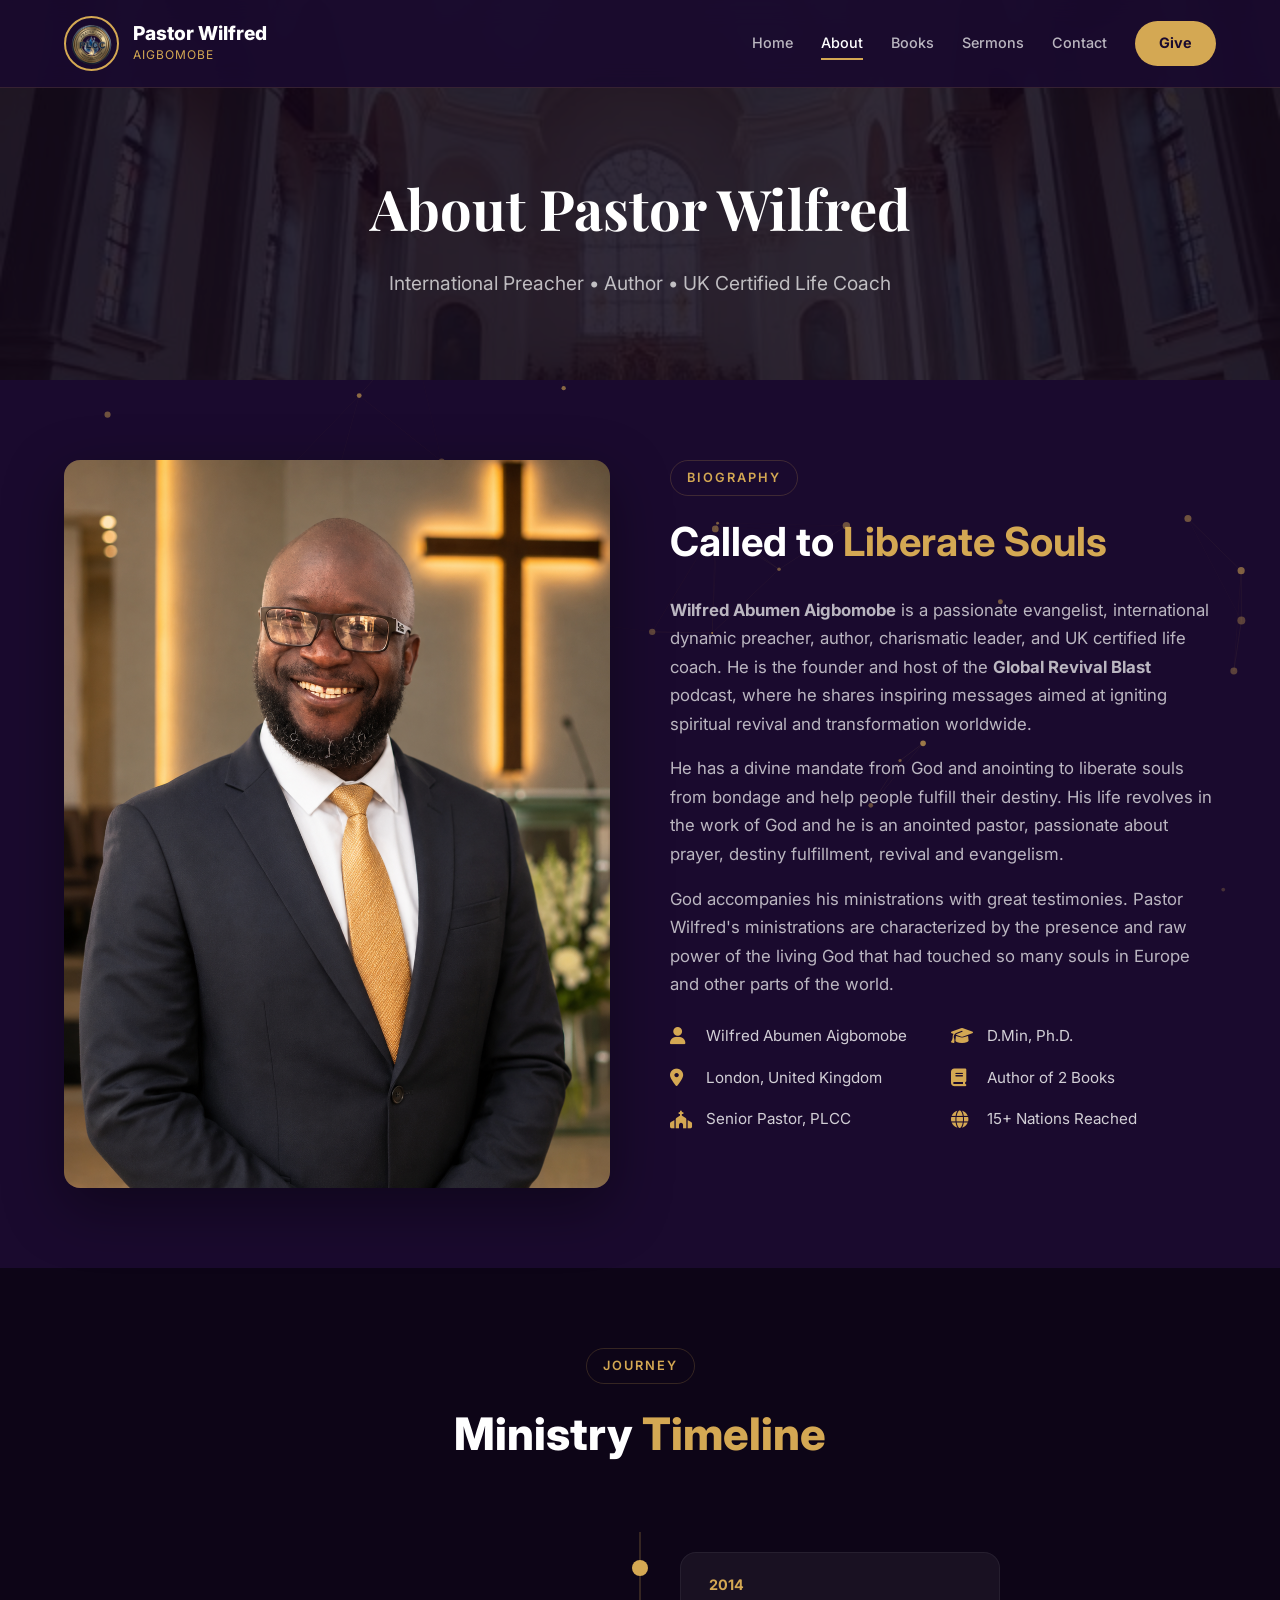
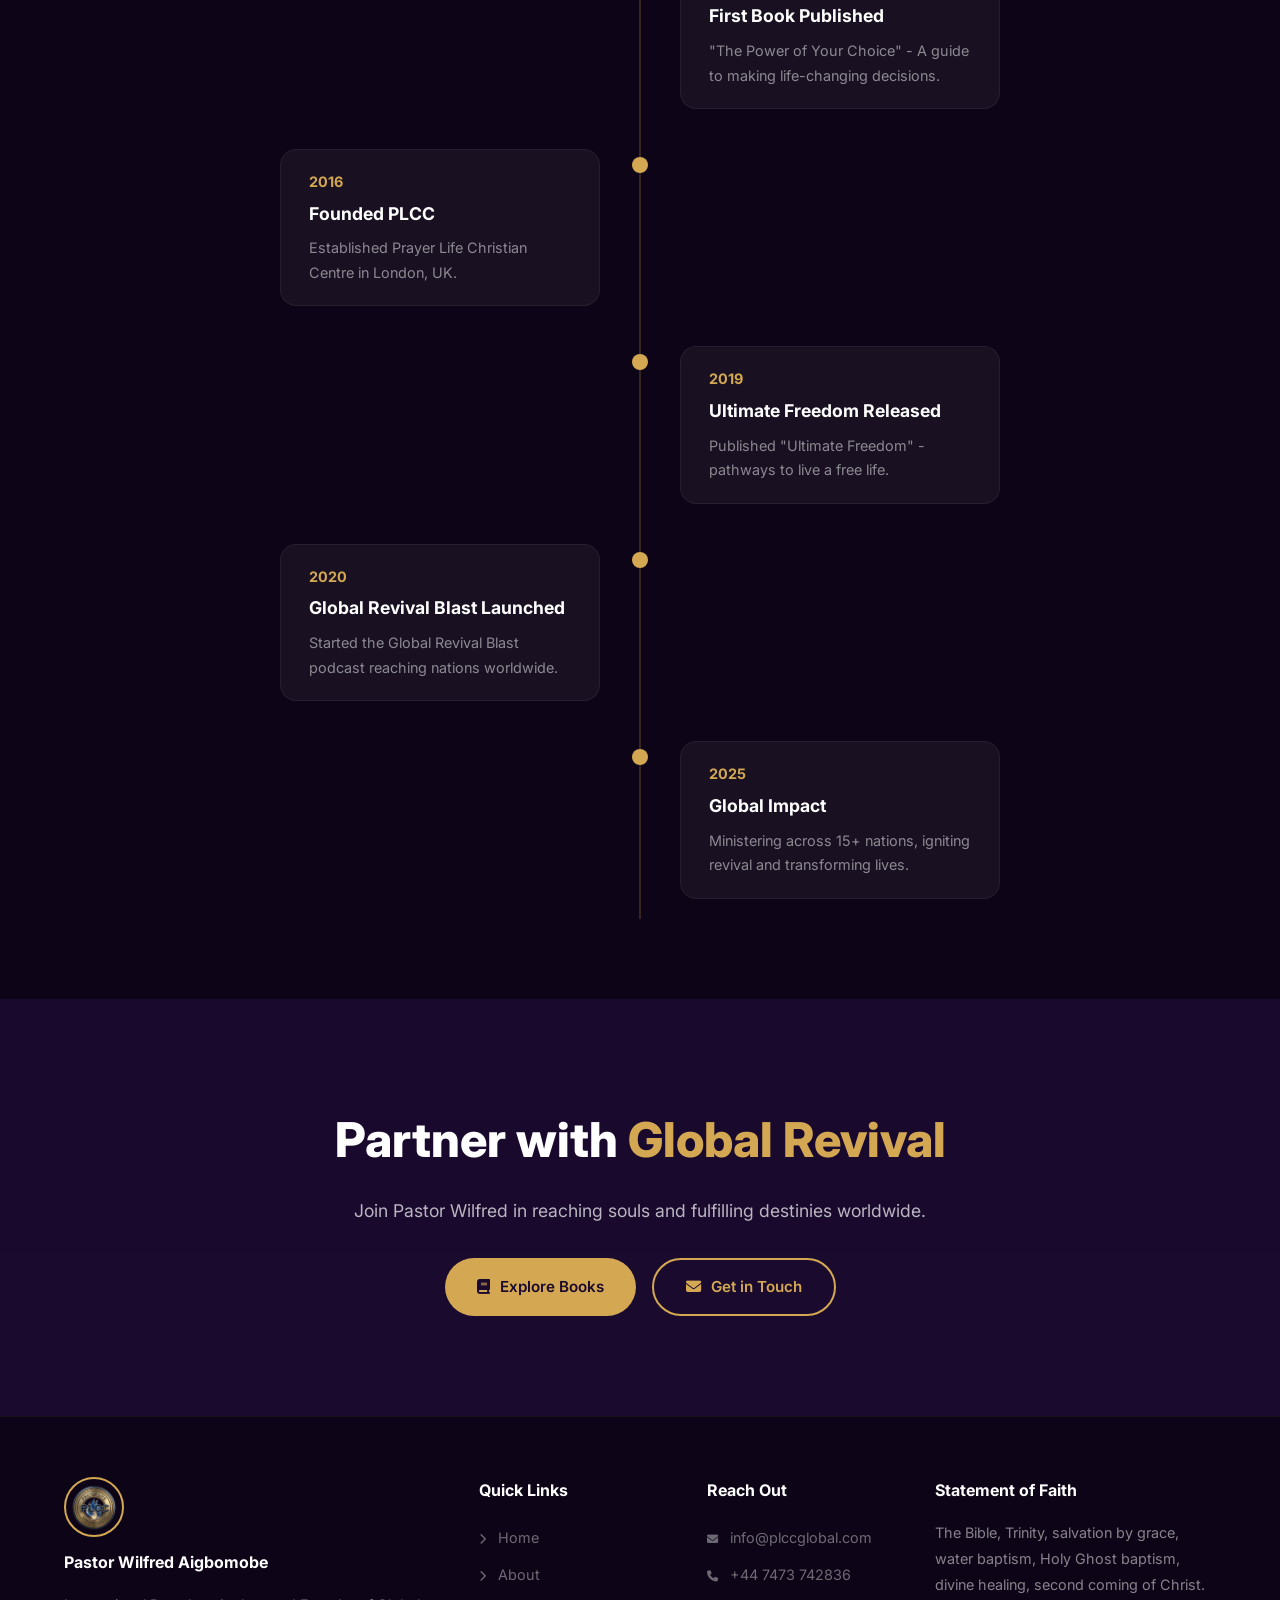
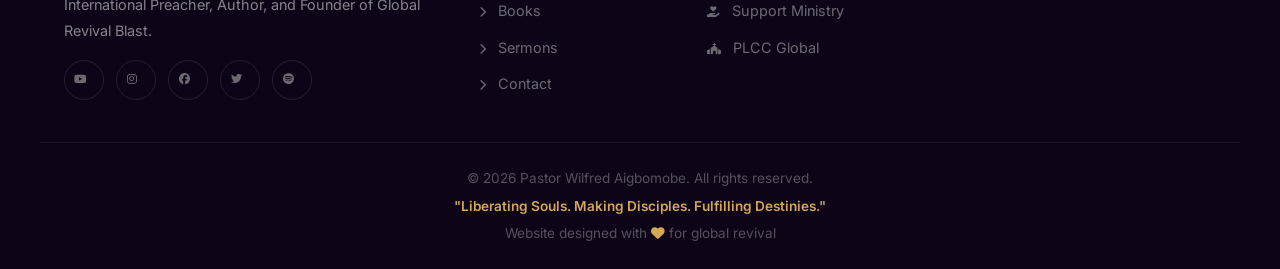
==== about.html @ 7311f671 "Initial commit: Pastor Wilfred Aigbomobe website with animations, books, sermons, and ministry pages" ====
<!DOCTYPE html>
<html lang="en">
<head>
    <meta charset="UTF-8" />
    <meta name="viewport" content="width=device-width, initial-scale=1.0" />
    <title>About Pastor Wilfred Aigbomobe | Biography</title>
    <meta name="description" content="Learn about Pastor Wilfred Aigbomobe - International Preacher, Author, UK Certified Life Coach, and Founder of Global Revival Blast." />
    <link rel="preconnect" href="https://fonts.googleapis.com" />
    <link href="https://fonts.googleapis.com/css2?family=Inter:wght@300;400;600;700;800;900&family=Playfair+Display:wght@700&display=swap" rel="stylesheet" />
    <link rel="stylesheet" href="https://cdnjs.cloudflare.com/ajax/libs/font-awesome/6.5.0/css/all.min.css" />
    <link rel="stylesheet" href="css/style.css" />
    <style>
        /* About Page Specific Styles */
        .page-hero {
            position: relative;
            padding: 160px 0 80px;
            background-size: cover;
            background-position: center;
            text-align: center;
        }
        .page-hero::before {
            content: '';
            position: absolute;
            top: 0;
            left: 0;
            width: 100%;
            height: 100%;
            background: rgba(13, 5, 23, 0.85);
        }
        .page-hero .container {
            position: relative;
            z-index: 1;
        }
        .page-hero h1 {
            font-family: 'Playfair Display', serif;
            font-size: 3.5rem;
            margin-bottom: 12px;
        }
        .page-hero p {
            color: rgba(255, 255, 255, 0.7);
            font-size: 1.2rem;
        }

        .bio-full {
            padding: 80px 0;
            background: var(--primary);
        }
        .bio-grid {
            display: grid;
            grid-template-columns: 1fr 1fr;
            gap: 60px;
            align-items: start;
        }
        .bio-image img {
            width: 100%;
            border-radius: var(--radius);
            box-shadow: var(--shadow);
        }
        .bio-text h2 {
            font-size: 2.5rem;
            margin-bottom: 20px;
        }
        .bio-text p {
            color: rgba(255, 255, 255, 0.7);
            margin-bottom: 16px;
            font-size: 1.05rem;
        }
        .bio-details {
            display: grid;
            grid-template-columns: 1fr 1fr;
            gap: 16px;
            margin: 24px 0;
        }
        .bio-detail {
            display: flex;
            align-items: center;
            gap: 12px;
            color: rgba(255, 255, 255, 0.8);
            font-size: 0.95rem;
        }
        .bio-detail i {
            color: var(--gold);
            font-size: 1.1rem;
            width: 24px;
        }

        .timeline-section {
            padding: 80px 0;
            background: var(--primary-dark);
        }
        .timeline {
            max-width: 800px;
            margin: 0 auto;
            position: relative;
        }
        .timeline::before {
            content: '';
            position: absolute;
            left: 50%;
            transform: translateX(-50%);
            top: 0;
            bottom: 0;
            width: 2px;
            background: rgba(212, 168, 83, 0.2);
        }
        .timeline-item {
            display: flex;
            justify-content: flex-end;
            padding: 20px 40px;
            position: relative;
            width: 50%;
        }
        .timeline-item:nth-child(odd) {
            align-self: flex-end;
            justify-content: flex-start;
            margin-left: 50%;
        }
        .timeline-item::before {
            content: '';
            position: absolute;
            width: 16px;
            height: 16px;
            background: var(--gold);
            border-radius: 50%;
            top: 28px;
            z-index: 1;
        }
        .timeline-item:nth-child(odd)::before {
            left: -8px;
        }
        .timeline-item:nth-child(even)::before {
            right: -8px;
        }
        .timeline-content {
            background: rgba(255, 255, 255, 0.05);
            padding: 20px 28px;
            border-radius: var(--radius);
            border: 1px solid rgba(255, 255, 255, 0.06);
            max-width: 400px;
        }
        .timeline-content .year {
            color: var(--gold);
            font-weight: 700;
            font-size: 0.9rem;
        }
        .timeline-content h4 {
            font-size: 1.1rem;
            margin: 4px 0 8px;
        }
        .timeline-content p {
            color: rgba(255, 255, 255, 0.5);
            font-size: 0.9rem;
        }

        @media (max-width: 768px) {
            .page-hero h1 { font-size: 2.5rem; }
            .bio-grid { grid-template-columns: 1fr; }
            .bio-details { grid-template-columns: 1fr; }
            .timeline::before { left: 20px; }
            .timeline-item { width: 100%; padding-left: 60px; justify-content: flex-start; margin-left: 0 !important; }
            .timeline-item:nth-child(odd)::before { left: 12px; }
            .timeline-item:nth-child(even)::before { left: 12px; right: auto; }
            .timeline-item:nth-child(odd) .timeline-content { margin-left: 0; }
        }
    </style>
</head>
<body>

    <canvas id="particles-canvas"></canvas>

    <header>
        <div class="container header-content">
            <a href="index.html" class="logo">
                <img src="images/plc-logo.png" alt="PLCC Logo" class="logo-img" />
                <div class="logo-text">
                    <span class="logo-title">Pastor Wilfred</span>
                    <span class="logo-sub">Aigbomobe</span>
                </div>
            </a>
            <button class="hamburger" id="hamburger" aria-label="Toggle navigation">
                <span></span><span></span><span></span>
            </button>
            <nav id="nav-menu">
                <a href="index.html">Home</a>
                <a href="about.html" class="active">About</a>
                <a href="books.html">Books</a>
                <a href="sermons.html">Sermons</a>
                <a href="contact.html">Contact</a>
                <a href="give.html" class="btn-give">Give</a>
            </nav>
        </div>
    </header>

    <section class="page-hero" style="background-image: url('images/church-background.jpg');">
        <div class="container">
            <h1 class="animate-fade-up">About Pastor Wilfred</h1>
            <p class="animate-fade-up delay-1">International Preacher • Author • UK Certified Life Coach</p>
        </div>
    </section>

    <section class="bio-full">
        <div class="container">
            <div class="bio-grid">
                <div class="bio-image animate-on-scroll">
                    <img src="images/pastor-photo.png" alt="Pastor Wilfred Aigbomobe" />
                </div>
                <div class="bio-text animate-on-scroll">
                    <span class="section-tag">Biography</span>
                    <h2>Called to <span class="highlight">Liberate Souls</span></h2>
                    <p><strong>Wilfred Abumen Aigbomobe</strong> is a passionate evangelist, international dynamic preacher, author, charismatic leader, and UK certified life coach. He is the founder and host of the <strong>Global Revival Blast</strong> podcast, where he shares inspiring messages aimed at igniting spiritual revival and transformation worldwide.</p>
                    <p>He has a divine mandate from God and anointing to liberate souls from bondage and help people fulfill their destiny. His life revolves in the work of God and he is an anointed pastor, passionate about prayer, destiny fulfillment, revival and evangelism.</p>
                    <p>God accompanies his ministrations with great testimonies. Pastor Wilfred's ministrations are characterized by the presence and raw power of the living God that had touched so many souls in Europe and other parts of the world.</p>
                    
                    <div class="bio-details">
                        <div class="bio-detail"><i class="fas fa-user"></i> Wilfred Abumen Aigbomobe</div>
                        <div class="bio-detail"><i class="fas fa-graduation-cap"></i> D.Min, Ph.D.</div>
                        <div class="bio-detail"><i class="fas fa-map-marker-alt"></i> London, United Kingdom</div>
                        <div class="bio-detail"><i class="fas fa-book"></i> Author of 2 Books</div>
                        <div class="bio-detail"><i class="fas fa-church"></i> Senior Pastor, PLCC</div>
                        <div class="bio-detail"><i class="fas fa-globe"></i> 15+ Nations Reached</div>
                    </div>
                </div>
            </div>
        </div>
    </section>

    <section class="timeline-section">
        <div class="container">
            <div class="section-header animate-on-scroll">
                <span class="section-tag">Journey</span>
                <h2>Ministry <span class="highlight">Timeline</span></h2>
            </div>
            <div class="timeline">
                <div class="timeline-item animate-on-scroll">
                    <div class="timeline-content">
                        <div class="year">2014</div>
                        <h4>First Book Published</h4>
                        <p>"The Power of Your Choice" - A guide to making life-changing decisions.</p>
                    </div>
                </div>
                <div class="timeline-item animate-on-scroll delay-1">
                    <div class="timeline-content">
                        <div class="year">2016</div>
                        <h4>Founded PLCC</h4>
                        <p>Established Prayer Life Christian Centre in London, UK.</p>
                    </div>
                </div>
                <div class="timeline-item animate-on-scroll delay-2">
                    <div class="timeline-content">
                        <div class="year">2019</div>
                        <h4>Ultimate Freedom Released</h4>
                        <p>Published "Ultimate Freedom" - pathways to live a free life.</p>
                    </div>
                </div>
                <div class="timeline-item animate-on-scroll delay-3">
                    <div class="timeline-content">
                        <div class="year">2020</div>
                        <h4>Global Revival Blast Launched</h4>
                        <p>Started the Global Revival Blast podcast reaching nations worldwide.</p>
                    </div>
                </div>
                <div class="timeline-item animate-on-scroll delay-4">
                    <div class="timeline-content">
                        <div class="year">2025</div>
                        <h4>Global Impact</h4>
                        <p>Ministering across 15+ nations, igniting revival and transforming lives.</p>
                    </div>
                </div>
            </div>
        </div>
    </section>

    <section class="cta-section" style="background-image: url('images/cross-and-cross-backgoung.jpg');">
        <div class="cta-overlay"></div>
        <div class="container">
            <div class="cta-content animate-on-scroll">
                <h2>Partner with <span class="highlight">Global Revival</span></h2>
                <p>Join Pastor Wilfred in reaching souls and fulfilling destinies worldwide.</p>
                <div class="cta-buttons">
                    <a href="books.html" class="btn btn-primary"><i class="fas fa-book"></i> Explore Books</a>
                    <a href="contact.html" class="btn btn-gold"><i class="fas fa-envelope"></i> Get in Touch</a>
                </div>
            </div>
        </div>
    </section>

    <footer>
        <div class="container footer-grid">
            <div class="footer-col">
                <img src="images/plc-logo.png" alt="PLCC Logo" class="footer-logo" />
                <h4>Pastor Wilfred Aigbomobe</h4>
                <p>International Preacher, Author, and Founder of Global Revival Blast.</p>
                <div class="footer-social">
                    <a href="#"><i class="fab fa-youtube"></i></a>
                    <a href="#"><i class="fab fa-instagram"></i></a>
                    <a href="#"><i class="fab fa-facebook"></i></a>
                    <a href="#"><i class="fab fa-twitter"></i></a>
                    <a href="#"><i class="fab fa-spotify"></i></a>
                </div>
            </div>
            <div class="footer-col">
                <h4>Quick Links</h4>
                <a href="index.html"><i class="fas fa-chevron-right"></i> Home</a>
                <a href="about.html"><i class="fas fa-chevron-right"></i> About</a>
                <a href="books.html"><i class="fas fa-chevron-right"></i> Books</a>
                <a href="sermons.html"><i class="fas fa-chevron-right"></i> Sermons</a>
                <a href="contact.html"><i class="fas fa-chevron-right"></i> Contact</a>
            </div>
            <div class="footer-col">
                <h4>Reach Out</h4>
                <a href="mailto:info@plccglobal.com"><i class="fas fa-envelope"></i> info@plccglobal.com</a>
                <a href="tel:+447473742836"><i class="fas fa-phone"></i> +44 7473 742836</a>
                <a href="give.html"><i class="fas fa-hand-holding-heart"></i> Support Ministry</a>
                <a href="https://plccglobal.com/" target="_blank"><i class="fas fa-church"></i> PLCC Global</a>
            </div>
            <div class="footer-col">
                <h4>Statement of Faith</h4>
                <p>The Bible, Trinity, salvation by grace, water baptism, Holy Ghost baptism, divine healing, second coming of Christ.</p>
            </div>
        </div>
        <div class="footer-bottom">
            <div class="container">
                <p>&copy; 2026 Pastor Wilfred Aigbomobe. All rights reserved.</p>
                <p class="footer-tagline">"Liberating Souls. Making Disciples. Fulfilling Destinies."</p>
                <p class="design-credit">Website designed with <i class="fas fa-heart" style="color: #d4a853;"></i> for global revival</p>
            </div>
        </div>
    </footer>

    <script src="js/script.js"></script>
</body>
</html>
---- css/style.css ----
/* ===== CSS VARIABLES ===== */
:root {
    --primary: #1a0a2e;
    --primary-dark: #0d0517;
    --primary-light: #2d1b4e;
    --gold: #d4a853;
    --gold-light: #f0d080;
    --gold-glow: rgba(212, 168, 83, 0.3);
    --white: #ffffff;
    --light-gray: #f8f6f2;
    --text-dark: #1a1a2e;
    --text-light: #b0a8c8;
    --shadow: 0 20px 60px rgba(0, 0, 0, 0.4);
    --shadow-gold: 0 0 40px rgba(212, 168, 83, 0.2);
    --radius: 16px;
    --transition: all 0.5s cubic-bezier(0.25, 0.46, 0.45, 0.94);
}

/* ===== RESET & BASE ===== */
* {
    margin: 0;
    padding: 0;
    box-sizing: border-box;
}

html {
    scroll-behavior: smooth;
}

body {
    font-family: 'Inter', sans-serif;
    background: var(--primary);
    color: var(--white);
    line-height: 1.7;
    overflow-x: hidden;
}

a {
    text-decoration: none;
    color: inherit;
}

img {
    max-width: 100%;
    display: block;
}

.container {
    max-width: 1200px;
    margin: 0 auto;
    padding: 0 24px;
}

/* ===== SCROLLBAR ===== */
::-webkit-scrollbar {
    width: 8px;
}
::-webkit-scrollbar-track {
    background: var(--primary-dark);
}
::-webkit-scrollbar-thumb {
    background: var(--gold);
    border-radius: 10px;
}

/* ===== PARTICLES CANVAS ===== */
#particles-canvas {
    position: fixed;
    top: 0;
    left: 0;
    width: 100%;
    height: 100%;
    z-index: 0;
    pointer-events: none;
}

/* ===== HEADER ===== */
header {
    position: fixed;
    top: 0;
    left: 0;
    width: 100%;
    z-index: 1000;
    padding: 16px 0;
    background: rgba(26, 10, 46, 0.92);
    backdrop-filter: blur(12px);
    border-bottom: 1px solid rgba(212, 168, 83, 0.15);
    transition: var(--transition);
}

header.scrolled {
    padding: 10px 0;
    background: rgba(13, 5, 23, 0.98);
    box-shadow: 0 4px 30px rgba(0, 0, 0, 0.5);
}

.header-content {
    display: flex;
    justify-content: space-between;
    align-items: center;
}

.logo {
    display: flex;
    align-items: center;
    gap: 14px;
}

.logo-img {
    height: 55px;
    width: 55px;
    border-radius: 50%;
    object-fit: cover;
    border: 2px solid var(--gold);
}

.logo-text {
    display: flex;
    flex-direction: column;
}

.logo-title {
    font-size: 1.2rem;
    font-weight: 800;
    color: var(--white);
    line-height: 1.2;
}

.logo-sub {
    font-size: 0.75rem;
    color: var(--gold);
    font-weight: 400;
    letter-spacing: 1px;
    text-transform: uppercase;
}

nav {
    display: flex;
    align-items: center;
    gap: 28px;
}

nav a {
    font-size: 0.9rem;
    font-weight: 500;
    color: rgba(255, 255, 255, 0.7);
    transition: var(--transition);
    position: relative;
}

nav a::after {
    content: '';
    position: absolute;
    bottom: -4px;
    left: 0;
    width: 0;
    height: 2px;
    background: var(--gold);
    transition: var(--transition);
}

nav a:hover,
nav a.active {
    color: var(--white);
}

nav a:hover::after,
nav a.active::after {
    width: 100%;
}

.btn-give {
    background: var(--gold);
    color: var(--primary) !important;
    padding: 10px 24px;
    border-radius: 50px;
    font-weight: 700 !important;
    transition: var(--transition);
}

.btn-give:hover {
    background: var(--gold-light);
    transform: translateY(-2px);
    box-shadow: 0 10px 30px rgba(212, 168, 83, 0.3);
}

.btn-give::after {
    display: none !important;
}

.hamburger {
    display: none;
    flex-direction: column;
    gap: 5px;
    background: none;
    border: none;
    cursor: pointer;
    padding: 4px;
}

.hamburger span {
    width: 28px;
    height: 2px;
    background: var(--white);
    transition: var(--transition);
}

/* ===== BUTTONS ===== */
.btn {
    display: inline-flex;
    align-items: center;
    gap: 10px;
    padding: 14px 32px;
    border-radius: 50px;
    font-weight: 600;
    font-size: 0.95rem;
    transition: var(--transition);
    cursor: pointer;
    border: none;
    text-decoration: none;
}

.btn-primary {
    background: var(--gold);
    color: var(--primary);
}

.btn-primary:hover {
    background: var(--gold-light);
    transform: translateY(-3px);
    box-shadow: 0 10px 40px rgba(212, 168, 83, 0.3);
}

.btn-gold {
    background: transparent;
    color: var(--gold);
    border: 2px solid var(--gold);
}

.btn-gold:hover {
    background: var(--gold);
    color: var(--primary);
    transform: translateY(-3px);
    box-shadow: 0 10px 40px rgba(212, 168, 83, 0.2);
}

.btn-outline {
    background: transparent;
    color: var(--white);
    border: 2px solid rgba(255, 255, 255, 0.3);
}

.btn-outline:hover {
    background: rgba(255, 255, 255, 0.1);
    border-color: var(--white);
    transform: translateY(-3px);
}

.btn-outline-light {
    background: transparent;
    color: var(--white);
    border: 2px solid rgba(255, 255, 255, 0.2);
}

.btn-outline-light:hover {
    background: var(--white);
    color: var(--primary);
    transform: translateY(-3px);
}

.btn-small {
    padding: 10px 22px;
    font-size: 0.85rem;
}

/* ===== SECTION TAGS ===== */
.section-tag {
    display: inline-block;
    font-size: 0.8rem;
    font-weight: 600;
    color: var(--gold);
    text-transform: uppercase;
    letter-spacing: 2px;
    margin-bottom: 12px;
    padding: 6px 16px;
    border: 1px solid rgba(212, 168, 83, 0.2);
    border-radius: 50px;
}

.gold-text {
    color: var(--gold);
}

.highlight {
    color: var(--gold);
    position: relative;
}

/* ===== HERO SECTION ===== */
.hero {
    position: relative;
    min-height: 100vh;
    display: flex;
    align-items: center;
    background-size: cover;
    background-position: center;
    background-attachment: fixed;
    padding-top: 80px;
    overflow: hidden;
}

.hero-overlay {
    position: absolute;
    top: 0;
    left: 0;
    width: 100%;
    height: 100%;
    background: linear-gradient(135deg, rgba(26, 10, 46, 0.95) 0%, rgba(13, 5, 23, 0.8) 50%, rgba(26, 10, 46, 0.9) 100%);
    z-index: 1;
}

.hero-content {
    position: relative;
    z-index: 2;
    text-align: center;
    max-width: 900px;
    margin: 0 auto;
}

.hero-badge {
    display: inline-block;
    padding: 8px 24px;
    background: rgba(212, 168, 83, 0.15);
    border: 1px solid rgba(212, 168, 83, 0.3);
    border-radius: 50px;
    font-size: 0.85rem;
    font-weight: 600;
    color: var(--gold);
    letter-spacing: 2px;
    text-transform: uppercase;
    margin-bottom: 24px;
}

.hero h1 {
    font-family: 'Playfair Display', serif;
    font-size: 4.5rem;
    line-height: 1.1;
    margin-bottom: 16px;
    color: var(--white);
}

.typed-container {
    font-size: 1.8rem;
    font-weight: 600;
    color: var(--gold);
    margin-bottom: 20px;
    min-height: 60px;
}

.typed-cursor {
    animation: blink 0.8s infinite;
}

@keyframes blink {
    0%, 100% { opacity: 1; }
    50% { opacity: 0; }
}

.hero-description {
    font-size: 1.2rem;
    color: rgba(255, 255, 255, 0.8);
    margin-bottom: 32px;
    line-height: 1.8;
}

.hero-description .gold-text {
    font-weight: 600;
}

.hero-buttons {
    display: flex;
    gap: 16px;
    justify-content: center;
    flex-wrap: wrap;
    margin-bottom: 40px;
}

.hero-social {
    display: flex;
    gap: 18px;
    justify-content: center;
}

.hero-social a {
    width: 48px;
    height: 48px;
    border-radius: 50%;
    border: 1px solid rgba(255, 255, 255, 0.15);
    display: flex;
    align-items: center;
    justify-content: center;
    font-size: 1.1rem;
    color: rgba(255, 255, 255, 0.6);
    transition: var(--transition);
}

.hero-social a:hover {
    background: var(--gold);
    color: var(--primary);
    border-color: var(--gold);
    transform: translateY(-4px);
    box-shadow: 0 8px 30px rgba(212, 168, 83, 0.3);
}

.scroll-indicator {
    position: absolute;
    bottom: 30px;
    left: 50%;
    transform: translateX(-50%);
    z-index: 2;
    display: flex;
    flex-direction: column;
    align-items: center;
    gap: 8px;
    color: rgba(255, 255, 255, 0.4);
    font-size: 0.75rem;
    letter-spacing: 2px;
    text-transform: uppercase;
    animation: bounce 2s infinite;
}

.scroll-indicator i {
    font-size: 1.2rem;
}

@keyframes bounce {
    0%, 100% { transform: translateX(-50%) translateY(0); }
    50% { transform: translateX(-50%) translateY(-10px); }
}

/* ===== ANIMATIONS ===== */
.animate-fade-up {
    opacity: 0;
    transform: translateY(40px);
    animation: fadeUp 0.8s ease forwards;
}

.animate-text-reveal {
    opacity: 0;
    animation: textReveal 1s ease forwards;
}

.delay-1 { animation-delay: 0.2s; }
.delay-2 { animation-delay: 0.4s; }
.delay-3 { animation-delay: 0.6s; }
.delay-4 { animation-delay: 0.8s; }

@keyframes fadeUp {
    to {
        opacity: 1;
        transform: translateY(0);
    }
}

@keyframes textReveal {
    0% {
        opacity: 0;
        transform: translateY(30px) scale(0.95);
    }
    100% {
        opacity: 1;
        transform: translateY(0) scale(1);
    }
}

.animate-on-scroll {
    opacity: 0;
    transform: translateY(50px);
    transition: all 0.8s ease;
}

.animate-on-scroll.visible {
    opacity: 1;
    transform: translateY(0);
}

/* ===== STATS ===== */
.stats {
    padding: 60px 0;
    background: var(--primary-dark);
    border-top: 1px solid rgba(212, 168, 83, 0.1);
    border-bottom: 1px solid rgba(212, 168, 83, 0.1);
}

.stats-grid {
    display: grid;
    grid-template-columns: repeat(4, 1fr);
    gap: 30px;
    text-align: center;
}

.stat-item {
    padding: 20px;
}

.stat-number {
    font-family: 'Playfair Display', serif;
    font-size: 3.5rem;
    font-weight: 700;
    color: var(--gold);
    line-height: 1;
}

.stat-label {
    font-size: 1rem;
    color: rgba(255, 255, 255, 0.6);
    margin-top: 8px;
    font-weight: 400;
}

/* ===== ABOUT PREVIEW ===== */
.about-preview {
    padding: 100px 0;
    background: var(--primary);
}

.about-grid {
    display: grid;
    grid-template-columns: 1fr 1fr;
    gap: 60px;
    align-items: center;
}

.about-image {
    position: relative;
    border-radius: var(--radius);
    overflow: hidden;
    box-shadow: var(--shadow);
}

.about-image img {
    width: 100%;
    height: 500px;
    object-fit: cover;
    transition: var(--transition);
}

.about-image:hover img {
    transform: scale(1.02);
}

.about-image-badge {
    position: absolute;
    bottom: 24px;
    left: 50%;
    transform: translateX(-50%);
    background: rgba(26, 10, 46, 0.9);
    backdrop-filter: blur(10px);
    padding: 12px 28px;
    border-radius: 50px;
    border: 1px solid rgba(212, 168, 83, 0.3);
    font-size: 0.9rem;
    font-weight: 600;
    color: var(--gold);
    display: flex;
    align-items: center;
    gap: 10px;
    white-space: nowrap;
}

.about-text h2 {
    font-size: 2.8rem;
    font-weight: 800;
    margin-bottom: 20px;
    line-height: 1.2;
}

.about-text p {
    color: rgba(255, 255, 255, 0.7);
    margin-bottom: 16px;
    font-size: 1.05rem;
}

.about-features {
    display: grid;
    grid-template-columns: 1fr 1fr;
    gap: 12px;
    margin: 24px 0 32px;
}

.feature {
    display: flex;
    align-items: center;
    gap: 10px;
    font-size: 0.95rem;
    color: rgba(255, 255, 255, 0.8);
}

.feature i {
    font-size: 1.1rem;
}

/* ===== BOOKS PREVIEW ===== */
.books-preview {
    padding: 100px 0;
    background: var(--primary-dark);
}

.section-header {
    text-align: center;
    margin-bottom: 60px;
}

.section-header h2 {
    font-size: 2.8rem;
    font-weight: 800;
    margin-bottom: 12px;
}

.section-header p {
    color: rgba(255, 255, 255, 0.6);
    font-size: 1.1rem;
}

.books-grid {
    display: grid;
    grid-template-columns: repeat(2, 1fr);
    gap: 40px;
    margin-bottom: 40px;
}

.book-card {
    background: rgba(255, 255, 255, 0.05);
    border-radius: var(--radius);
    overflow: hidden;
    border: 1px solid rgba(255, 255, 255, 0.08);
    transition: var(--transition);
}

.book-card:hover {
    transform: translateY(-8px);
    border-color: rgba(212, 168, 83, 0.3);
    box-shadow: var(--shadow-gold);
}

.book-image {
    position: relative;
    height: 280px;
    overflow: hidden;
    background: var(--primary);
}

.book-image img {
    width: 100%;
    height: 100%;
    object-fit: contain;
    padding: 20px;
    transition: var(--transition);
}

.book-card:hover .book-image img {
    transform: scale(1.05);
}

.book-badge {
    position: absolute;
    top: 16px;
    right: 16px;
    background: var(--gold);
    color: var(--primary);
    padding: 4px 16px;
    border-radius: 50px;
    font-size: 0.7rem;
    font-weight: 700;
    text-transform: uppercase;
    letter-spacing: 1px;
}

.book-info {
    padding: 24px;
}

.book-info h3 {
    font-size: 1.3rem;
    font-weight: 700;
    margin-bottom: 4px;
}

.book-subtitle {
    color: var(--gold);
    font-size: 0.9rem;
    margin-bottom: 12px;
}

.book-description {
    color: rgba(255, 255, 255, 0.6);
    font-size: 0.95rem;
    margin-bottom: 16px;
}

.book-meta {
    display: flex;
    gap: 20px;
    margin-bottom: 16px;
    font-size: 0.85rem;
    color: rgba(255, 255, 255, 0.5);
}

.book-meta i {
    margin-right: 6px;
}

.books-cta {
    text-align: center;
}

/* ===== MINISTRY SECTION ===== */
.ministry-section {
    position: relative;
    padding: 100px 0;
    background-size: cover;
    background-position: center;
    background-attachment: fixed;
}

.ministry-overlay {
    position: absolute;
    top: 0;
    left: 0;
    width: 100%;
    height: 100%;
    background: rgba(13, 5, 23, 0.9);
}

.ministry-content {
    position: relative;
    z-index: 1;
    text-align: center;
    max-width: 800px;
    margin: 0 auto;
}

.ministry-content h2 {
    font-size: 2.8rem;
    font-weight: 800;
    margin-bottom: 16px;
}

.ministry-content > p {
    color: rgba(255, 255, 255, 0.7);
    font-size: 1.1rem;
    margin-bottom: 40px;
}

.ministry-features {
    display: grid;
    grid-template-columns: repeat(3, 1fr);
    gap: 30px;
    margin-bottom: 40px;
    text-align: left;
}

.ministry-feature {
    display: flex;
    gap: 16px;
    padding: 20px;
    background: rgba(255, 255, 255, 0.05);
    border-radius: var(--radius);
    border: 1px solid rgba(255, 255, 255, 0.06);
}

.ministry-feature i {
    font-size: 2rem;
    color: var(--gold);
    flex-shrink: 0;
}

.ministry-feature h4 {
    font-size: 1rem;
    margin-bottom: 4px;
}

.ministry-feature p {
    font-size: 0.9rem;
    color: rgba(255, 255, 255, 0.5);
}

/* ===== TESTIMONIALS ===== */
.testimonials {
    padding: 100px 0;
    background: var(--primary);
}

.testimonials-grid {
    display: grid;
    grid-template-columns: repeat(3, 1fr);
    gap: 30px;
}

.testimonial-card {
    background: rgba(255, 255, 255, 0.05);
    border-radius: var(--radius);
    padding: 32px;
    border: 1px solid rgba(255, 255, 255, 0.06);
    transition: var(--transition);
}

.testimonial-card:hover {
    transform: translateY(-4px);
    border-color: rgba(212, 168, 83, 0.2);
}

.testimonial-quote {
    color: var(--gold);
    font-size: 1.8rem;
    margin-bottom: 16px;
    opacity: 0.4;
}

.testimonial-card p {
    color: rgba(255, 255, 255, 0.7);
    font-size: 1rem;
    line-height: 1.8;
    margin-bottom: 20px;
}

.testimonial-author {
    display: flex;
    align-items: center;
    gap: 16px;
}

.author-info h4 {
    font-size: 1rem;
    font-weight: 600;
}

.author-info span {
    font-size: 0.85rem;
    color: rgba(255, 255, 255, 0.4);
}

/* ===== CTA SECTION ===== */
.cta-section {
    position: relative;
    padding: 100px 0;
    background-size: cover;
    background-position: center;
    background-attachment: fixed;
}

.cta-overlay {
    position: absolute;
    top: 0;
    left: 0;
    width: 100%;
    height: 100%;
    background: rgba(26, 10, 46, 0.92);
}

.cta-content {
    position: relative;
    z-index: 1;
    text-align: center;
    max-width: 700px;
    margin: 0 auto;
}

.cta-content h2 {
    font-size: 3rem;
    font-weight: 800;
    margin-bottom: 16px;
}

.cta-content p {
    color: rgba(255, 255, 255, 0.7);
    font-size: 1.1rem;
    margin-bottom: 32px;
}

.cta-buttons {
    display: flex;
    gap: 16px;
    justify-content: center;
    flex-wrap: wrap;
}

/* ===== FOOTER ===== */
footer {
    background: var(--primary-dark);
    padding: 60px 0 0;
    border-top: 1px solid rgba(212, 168, 83, 0.08);
}

.footer-grid {
    display: grid;
    grid-template-columns: 2fr 1fr 1fr 1.5fr;
    gap: 40px;
    padding-bottom: 40px;
    border-bottom: 1px solid rgba(255, 255, 255, 0.05);
}

.footer-logo {
    height: 60px;
    width: 60px;
    border-radius: 50%;
    object-fit: cover;
    border: 2px solid var(--gold);
    margin-bottom: 12px;
}

.footer-col h4 {
    font-size: 1rem;
    font-weight: 700;
    margin-bottom: 16px;
    color: var(--white);
}

.footer-col p {
    color: rgba(255, 255, 255, 0.5);
    font-size: 0.9rem;
    line-height: 1.8;
}

.footer-col a {
    display: block;
    color: rgba(255, 255, 255, 0.4);
    font-size: 0.9rem;
    padding: 6px 0;
    transition: var(--transition);
}

.footer-col a:hover {
    color: var(--gold);
    padding-left: 8px;
}

.footer-col a i {
    margin-right: 8px;
    font-size: 0.7rem;
}

.footer-social {
    display: flex;
    gap: 12px;
    margin-top: 16px;
}

.footer-social a {
    width: 40px;
    height: 40px;
    border-radius: 50%;
    border: 1px solid rgba(255, 255, 255, 0.1);
    display: flex;
    align-items: center;
    justify-content: center;
    font-size: 1rem;
    color: rgba(255, 255, 255, 0.4);
    transition: var(--transition);
}

.footer-social a:hover {
    background: var(--gold);
    color: var(--primary);
    border-color: var(--gold);
    transform: translateY(-3px);
}

.footer-bottom {
    padding: 24px 0;
    text-align: center;
}

.footer-bottom p {
    color: rgba(255, 255, 255, 0.3);
    font-size: 0.85rem;
}

.footer-tagline {
    color: var(--gold) !important;
    font-weight: 600;
    margin-top: 4px;
}

.design-credit {
    margin-top: 4px;
    font-size: 0.75rem;
    color: rgba(255, 255, 255, 0.2);
}

.design-credit i {
    color: var(--gold);
}

/* ===== RESPONSIVE ===== */
@media (max-width: 992px) {
    .hero h1 {
        font-size: 3.5rem;
    }
    .typed-container {
        font-size: 1.4rem;
    }
    .about-grid {
        grid-template-columns: 1fr;
        gap: 40px;
    }
    .about-image img {
        height: 350px;
    }
    .books-grid {
        grid-template-columns: 1fr;
        max-width: 500px;
        margin: 0 auto 40px;
    }
    .stats-grid {
        grid-template-columns: repeat(2, 1fr);
    }
    .ministry-features {
        grid-template-columns: 1fr;
    }
    .testimonials-grid {
        grid-template-columns: 1fr;
        max-width: 500px;
        margin: 0 auto;
    }
    .footer-grid {
        grid-template-columns: 1fr 1fr;
    }
    .about-features {
        grid-template-columns: 1fr;
    }
    nav {
        display: none;
        position: absolute;
        top: 100%;
        left: 0;
        width: 100%;
        background: rgba(13, 5, 23, 0.98);
        padding: 20px 24px;
        flex-direction: column;
        gap: 16px;
        border-bottom: 1px solid rgba(212, 168, 83, 0.1);
    }
    nav.open {
        display: flex;
    }
    .hamburger {
        display: flex;
    }
}

@media (max-width: 768px) {
    .hero h1 {
        font-size: 2.5rem;
    }
    .typed-container {
        font-size: 1.1rem;
        min-height: 40px;
    }
    .hero-description {
        font-size: 1rem;
    }
    .hero-buttons {
        flex-direction: column;
        align-items: center;
    }
    .btn {
        width: 100%;
        justify-content: center;
    }
    .section-header h2 {
        font-size: 2rem;
    }
    .about-text h2 {
        font-size: 2rem;
    }
    .stat-number {
        font-size: 2.5rem;
    }
    .cta-content h2 {
        font-size: 2rem;
    }
    .footer-grid {
        grid-template-columns: 1fr;
        gap: 30px;
    }
    .ministry-feature {
        flex-direction: column;
        align-items: center;
        text-align: center;
    }
    .about-image-badge {
        font-size: 0.75rem;
        padding: 8px 16px;
        bottom: 16px;
        white-space: normal;
    }
}
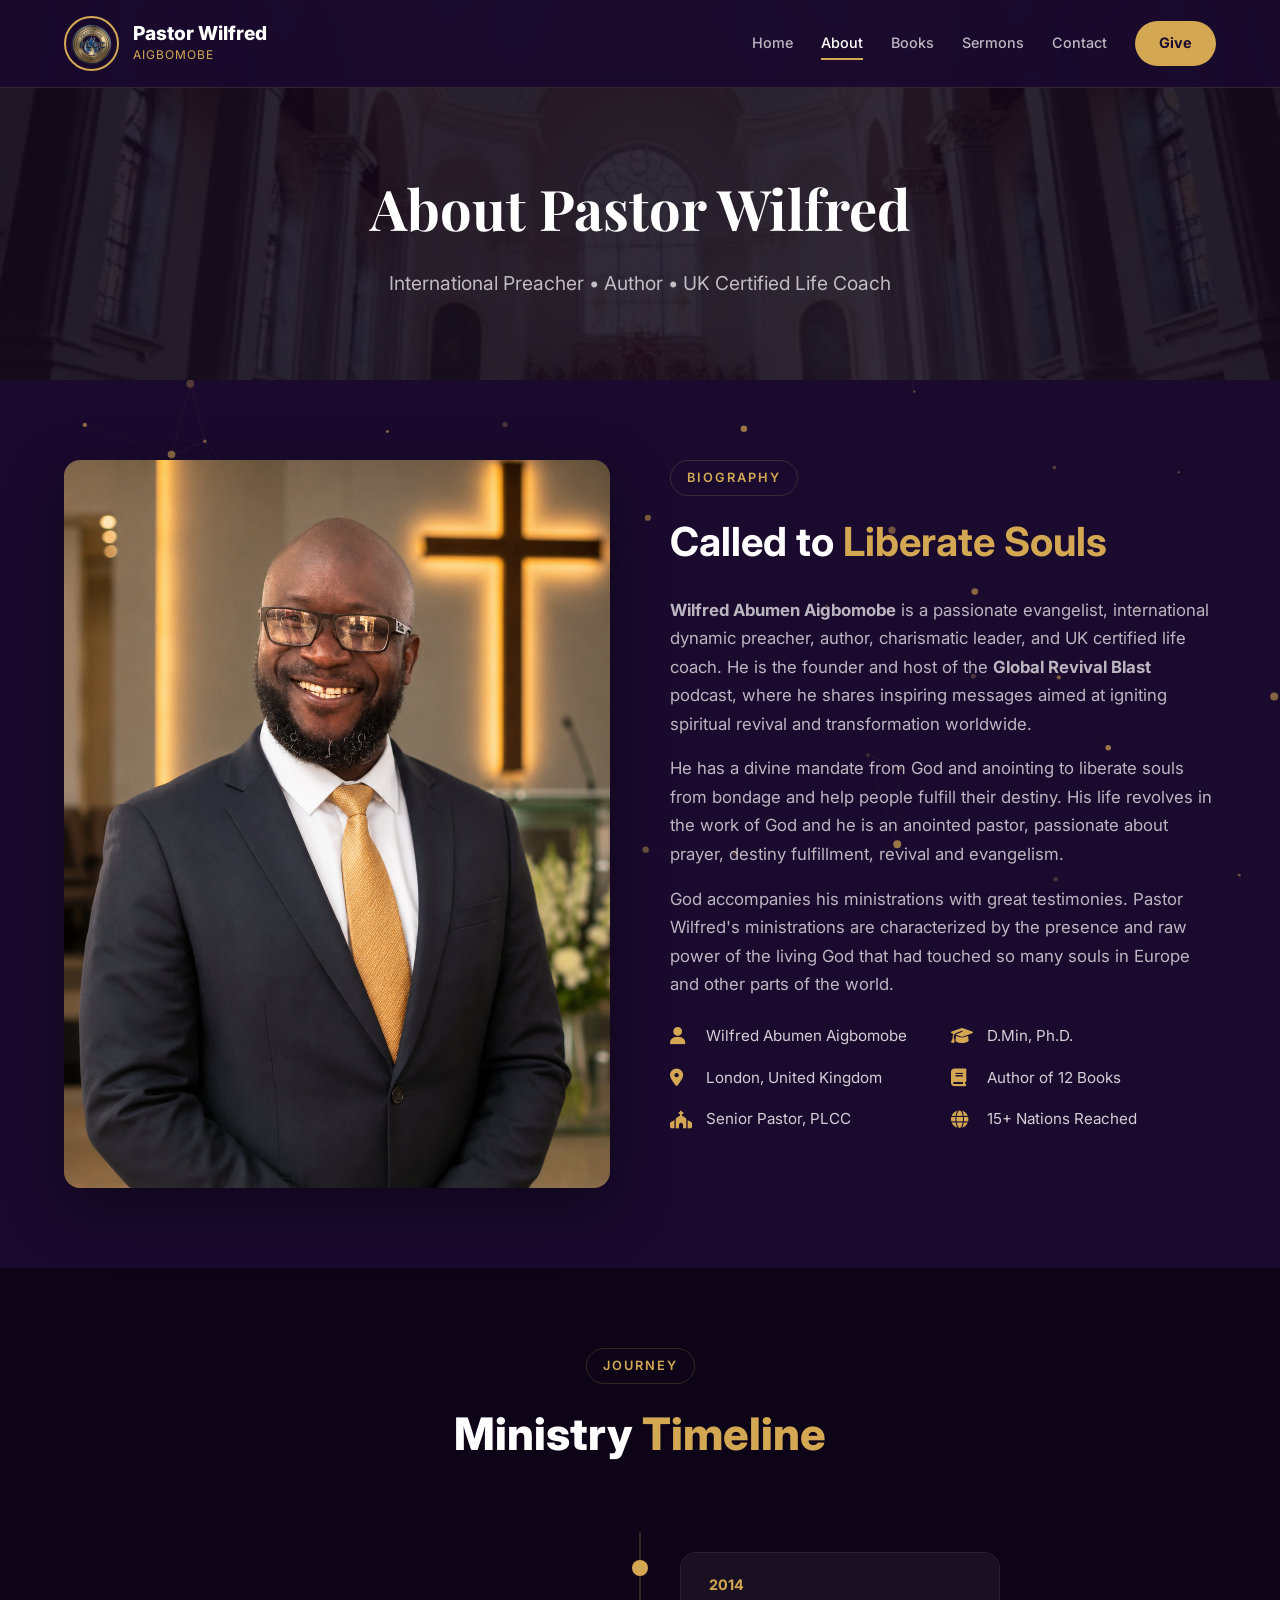
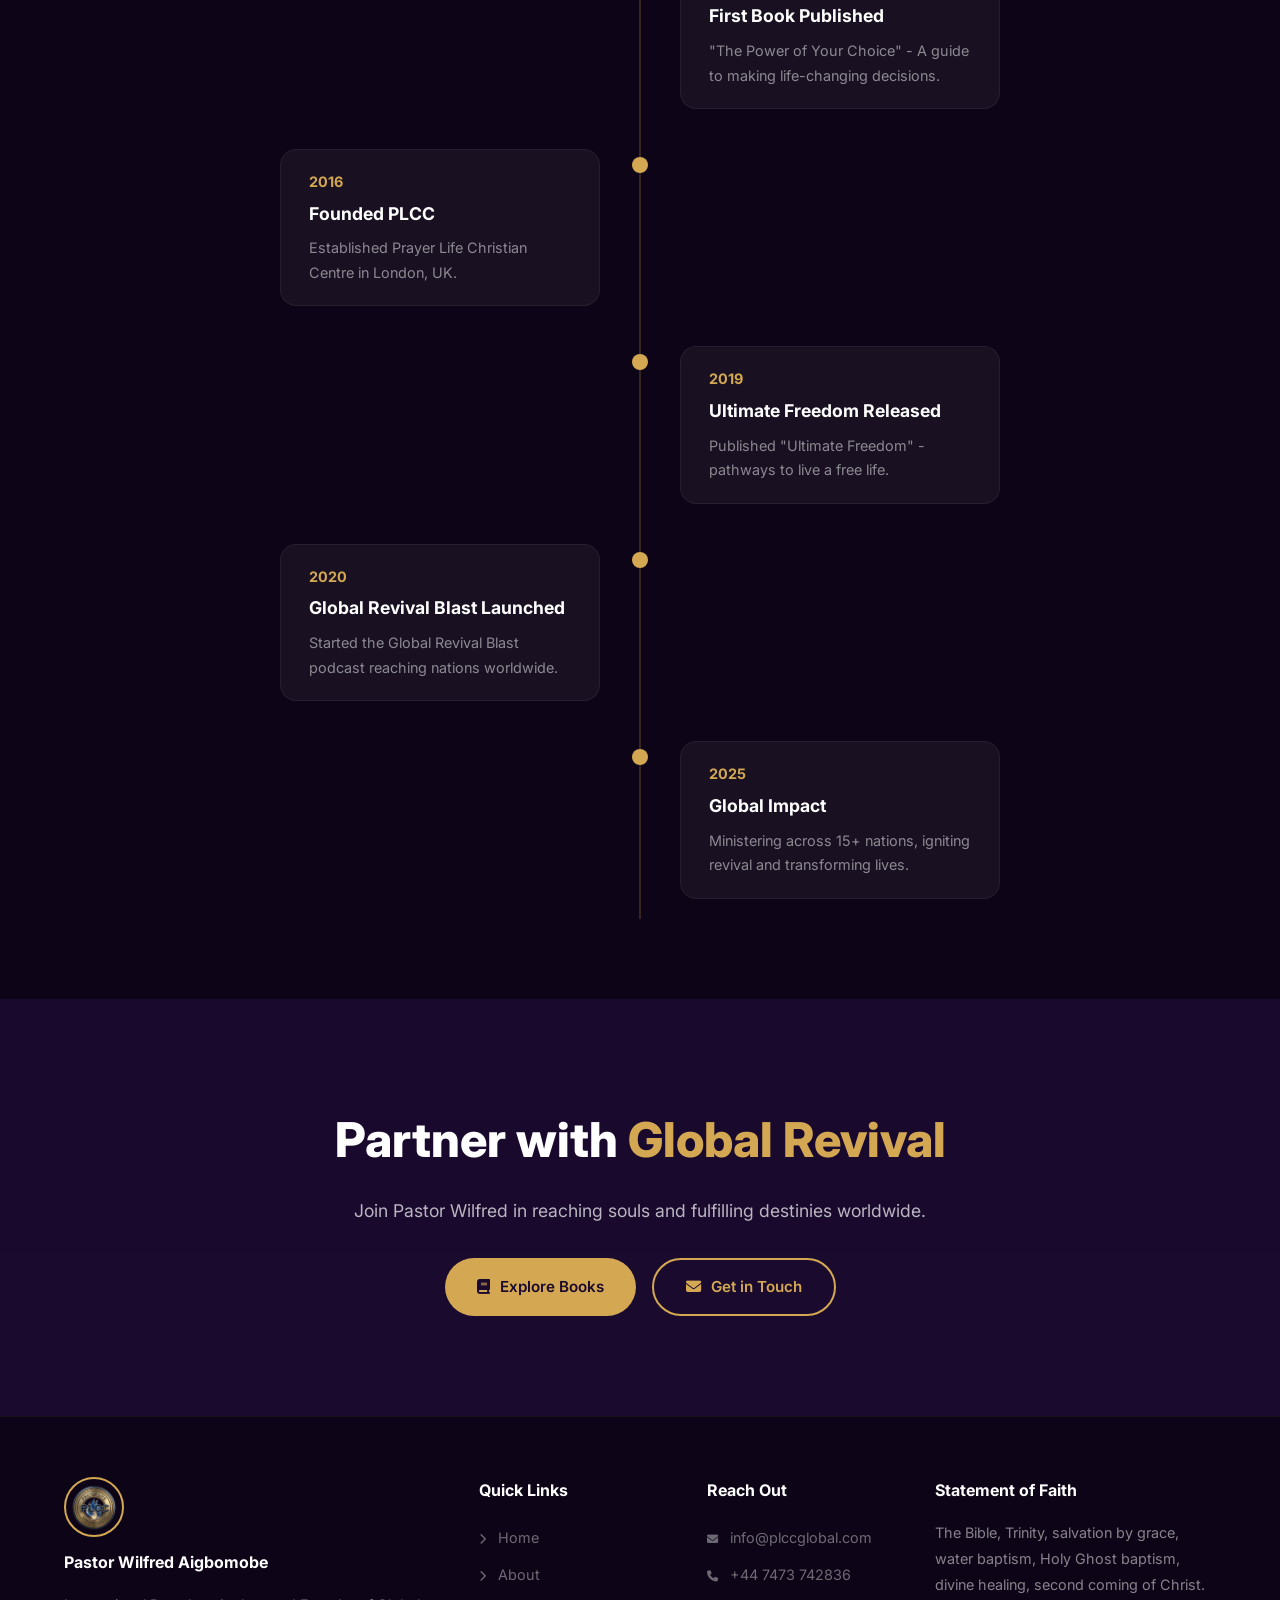
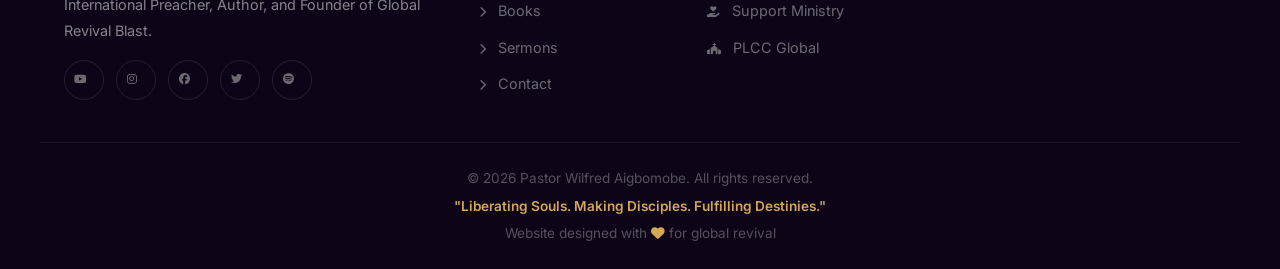
==== commit f3a2e406: "Update: About page - number of books" ====
--- a/about.html
+++ b/about.html
@@ -215,7 +215,7 @@
                         <div class="bio-detail"><i class="fas fa-user"></i> Wilfred Abumen Aigbomobe</div>
                         <div class="bio-detail"><i class="fas fa-graduation-cap"></i> D.Min, Ph.D.</div>
                         <div class="bio-detail"><i class="fas fa-map-marker-alt"></i> London, United Kingdom</div>
-                        <div class="bio-detail"><i class="fas fa-book"></i> Author of 2 Books</div>
+                        <div class="bio-detail"><i class="fas fa-book"></i> Author of 12 Books</div>
                         <div class="bio-detail"><i class="fas fa-church"></i> Senior Pastor, PLCC</div>
                         <div class="bio-detail"><i class="fas fa-globe"></i> 15+ Nations Reached</div>
                     </div>
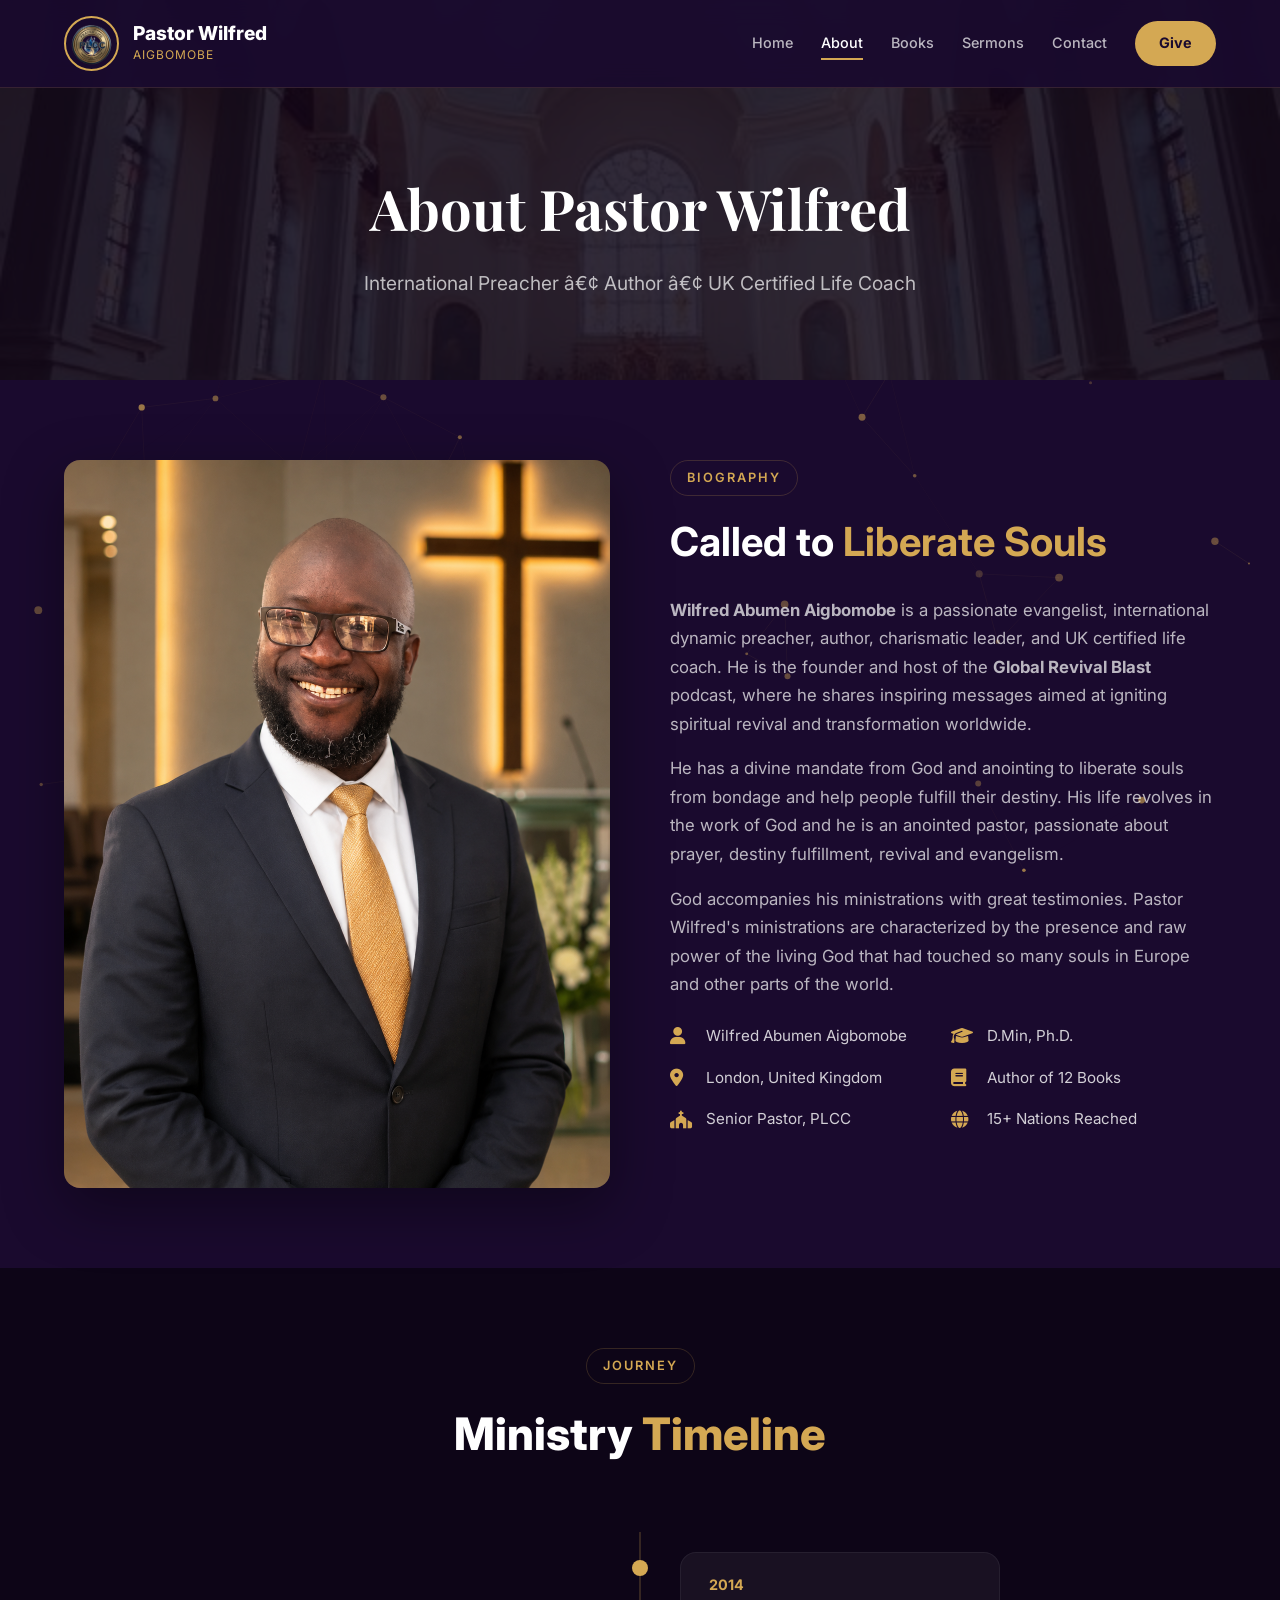
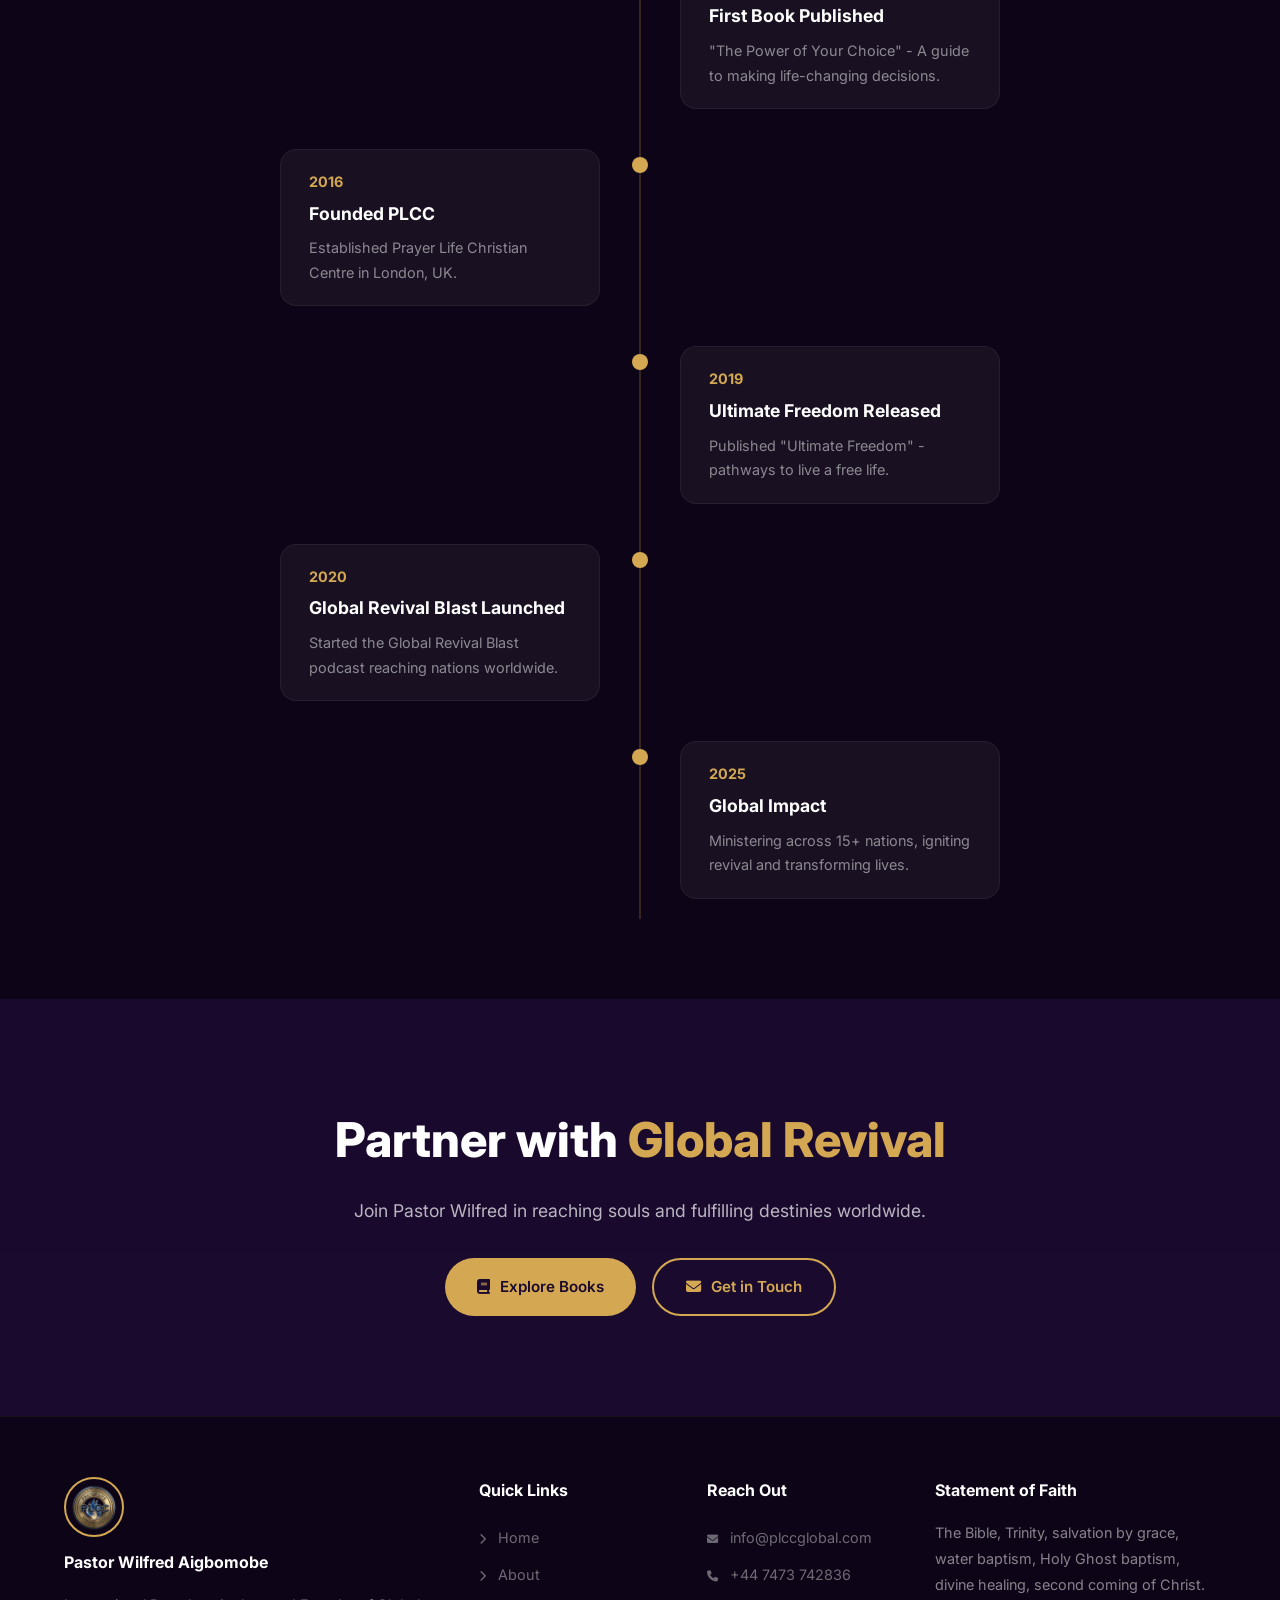
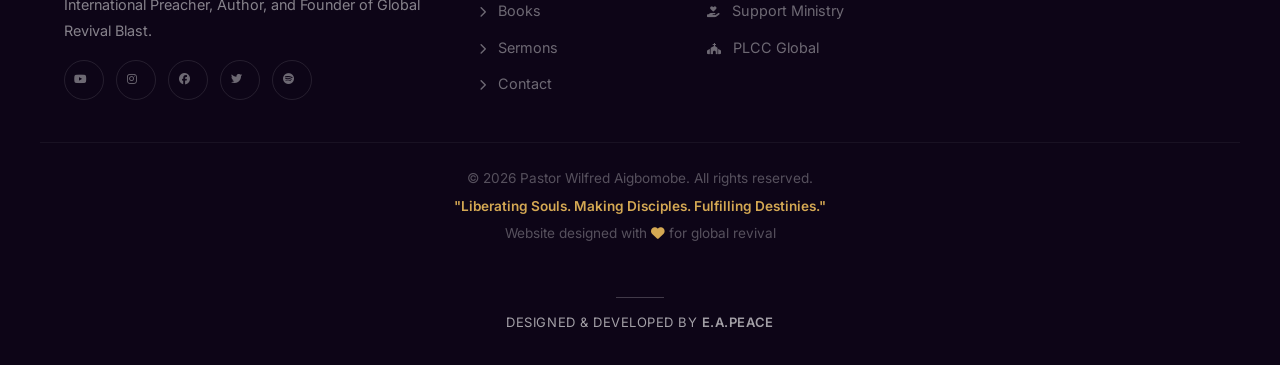
==== commit 079e4d6d: "Add professional e.a.Peace credit to footer" ====
--- a/about.html
+++ b/about.html
@@ -1,4 +1,4 @@
-<!DOCTYPE html>
+﻿<!DOCTYPE html>
 <html lang="en">
 <head>
     <meta charset="UTF-8" />
@@ -194,7 +194,7 @@
     <section class="page-hero" style="background-image: url('images/church-background.jpg');">
         <div class="container">
             <h1 class="animate-fade-up">About Pastor Wilfred</h1>
-            <p class="animate-fade-up delay-1">International Preacher • Author • UK Certified Life Coach</p>
+            <p class="animate-fade-up delay-1">International Preacher â€¢ Author â€¢ UK Certified Life Coach</p>
         </div>
     </section>
 
@@ -325,6 +325,19 @@
                 <p class="design-credit">Website designed with <i class="fas fa-heart" style="color: #d4a853;"></i> for global revival</p>
             </div>
         </div>
+    
+<!-- e.a.Peace Credit -->
+<div class="eapeace-credit">
+  <span class="eapeace-credit__divider"></span>
+  <span class="eapeace-credit__text">
+    Designed &amp; developed by
+    <a href="https://my-website-eapeace.vercel.app/"
+       target="_blank"
+       rel="noopener noreferrer"
+       class="eapeace-credit__link">e.a.Peace</a>
+  </span>
+</div>
+<!-- /e.a.Peace Credit -->
     </footer>
 
     <script src="js/script.js"></script>
--- a/css/style.css
+++ b/css/style.css
@@ -1095,4 +1095,42 @@
         bottom: 16px;
         white-space: normal;
     }
-}+}
+/* ===== e.a.Peace Credit ===== */
+.eapeace-credit {
+  display: flex;
+  flex-direction: column;
+  align-items: center;
+  gap: 14px;
+  padding: 28px 16px 32px;
+  font-family: 'Inter', -apple-system, BlinkMacSystemFont, 'Segoe UI', Roboto, sans-serif;
+  font-size: 0.8125rem;
+  letter-spacing: 0.04em;
+  text-transform: uppercase;
+  color: inherit;
+  opacity: 0.62;
+  transition: opacity 0.3s ease;
+}
+.eapeace-credit:hover { opacity: 0.95; }
+.eapeace-credit__divider {
+  display: block;
+  width: 48px;
+  height: 1px;
+  background: currentColor;
+  opacity: 0.35;
+}
+.eapeace-credit__text { line-height: 1.6; }
+.eapeace-credit__link {
+  color: inherit;
+  font-weight: 600;
+  text-decoration: none;
+  border-bottom: 1px solid transparent;
+  padding-bottom: 1px;
+  transition: border-color 0.25s ease, color 0.25s ease;
+}
+.eapeace-credit__link:hover,
+.eapeace-credit__link:focus-visible {
+  border-bottom-color: currentColor;
+  outline: none;
+}
+/* ===== /e.a.Peace Credit ===== */
